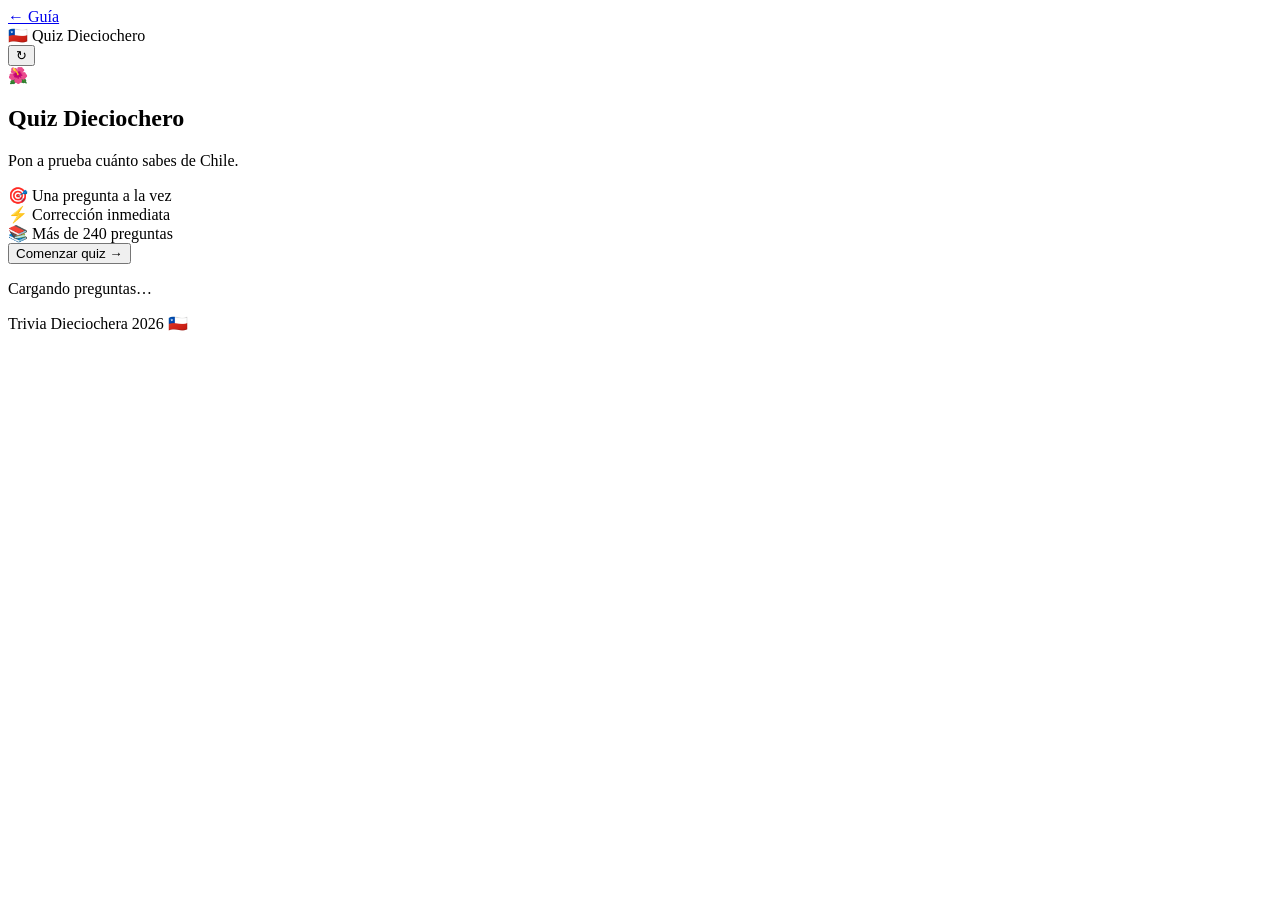
==== quiz.html @ 7b55a8cf "Create quiz.html" ====
<!doctype html>
<html lang="es">

<head>
  <meta charset="utf-8">

  <meta
    name="viewport"
    content="width=device-width, initial-scale=1, viewport-fit=cover"
  >

  <meta
    name="theme-color"
    content="#102a43"
  >

  <meta
    name="apple-mobile-web-app-capable"
    content="yes"
  >

  <meta
    name="apple-mobile-web-app-status-bar-style"
    content="default"
  >

  <title>Quiz Dieciochero 2026 🇨🇱</title>

  <!-- Favicon de copihue -->
  <link
    rel="icon"
    type="image/svg+xml"
    href="trivia_dieciochera_favicon.svg"
  >

  <link
    rel="icon"
    type="image/png"
    sizes="32x32"
    href="trivia_dieciochera_favicon_32.png"
  >

  <link
    rel="icon"
    type="image/png"
    sizes="16x16"
    href="trivia_dieciochera_favicon_16.png"
  >

  <link
    rel="apple-touch-icon"
    sizes="192x192"
    href="trivia_dieciochera_icon_192.png"
  >

  <link
    rel="stylesheet"
    href="quiz.css"
  >
</head>

<body>

  <header class="topbar">

    <a
      href="index.html"
      class="back-link"
    >
      ← Guía
    </a>

    <div class="top-title">
      🇨🇱 Quiz Dieciochero
    </div>

    <button
      id="restartTop"
      class="restart-small"
      type="button"
      aria-label="Reiniciar quiz"
      title="Reiniciar quiz"
    >
      ↻
    </button>

  </header>


  <main class="quiz-app">

    <!-- INTRO -->

    <section
      id="intro"
      class="intro-screen"
    >

      <div class="copihue">🌺</div>

      <h1>
        Quiz Dieciochero
      </h1>

      <p>
        Pon a prueba cuánto sabes de Chile.
      </p>

      <div class="intro-cards">

        <div>
          <strong>🎯</strong>
          <span>Una pregunta a la vez</span>
        </div>

        <div>
          <strong>⚡</strong>
          <span>Corrección inmediata</span>
        </div>

        <div>
          <strong>📚</strong>
          <span>Más de 240 preguntas</span>
        </div>

      </div>

      <button
        id="startBtn"
        class="primary-btn start-btn"
        type="button"
      >
        Comenzar quiz →
      </button>

      <p
        id="loading"
        class="loading"
      >
        Cargando preguntas…
      </p>

      <p
        id="loadError"
        class="load-error"
        hidden
      >
        No se pudieron cargar las preguntas desde index.html.
      </p>

    </section>


    <!-- QUIZ -->

    <section
      id="quizScreen"
      class="quiz-screen"
      hidden
    >

      <!-- CONTADOR -->

      <div class="quiz-header">

        <div class="question-counter">
          <span id="questionNumber">
            Pregunta 1 de 1
          </span>
        </div>

        <div class="score-pill">
          <span id="score">
            0
          </span>

          <span>
            correctas
          </span>
        </div>

      </div>


      <!-- PROGRESO -->

      <div
        class="progress-track"
        aria-label="Progreso del quiz"
      >
        <div
          id="progressBar"
          class="progress-bar"
        ></div>
      </div>


      <!-- PREGUNTA -->

      <div
        id="questionArea"
        class="question-area"
      >
      </div>


      <!-- NAVEGACIÓN -->

      <div class="bottom-actions">

        <button
          id="previousBtn"
          class="secondary-btn"
          type="button"
        >
          ← Anterior
        </button>

        <button
          id="continueBtn"
          class="primary-btn continue-btn"
          type="button"
          disabled
        >
          Continuar →
        </button>

      </div>

    </section>


    <!-- RESULTADO -->

    <section
      id="resultScreen"
      class="result-screen"
      hidden
    >

      <div class="result-icon">
        🏆
      </div>

      <p class="result-label">
        RESULTADO
      </p>

      <div
        id="percentage"
        class="percentage"
      >
        0%
      </div>

      <h2>
        ¡Terminaste el quiz!
      </h2>

      <p
        id="resultSummary"
        class="result-summary"
      >
      </p>


      <div class="result-stats">

        <div class="result-stat correct-stat">
          <strong id="correctCount">
            0
          </strong>
          <span>Correctas</span>
        </div>

        <div class="result-stat wrong-stat">
          <strong id="wrongCount">
            0
          </strong>
          <span>Incorrectas</span>
        </div>

      </div>


      <div class="result-actions">

        <button
          id="retryBtn"
          class="primary-btn"
          type="button"
        >
          Repetir quiz
        </button>

        <button
          id="reviewBtn"
          class="secondary-btn"
          type="button"
        >
          Revisar errores
        </button>

        <a
          href="index.html"
          class="guide-btn"
        >
          ← Volver a estudiar
        </a>

      </div>

    </section>

  </main>


  <footer class="footer">
    Trivia Dieciochera 2026 🇨🇱
  </footer>


  <script src="quiz.js"></script>

</body>

</html>
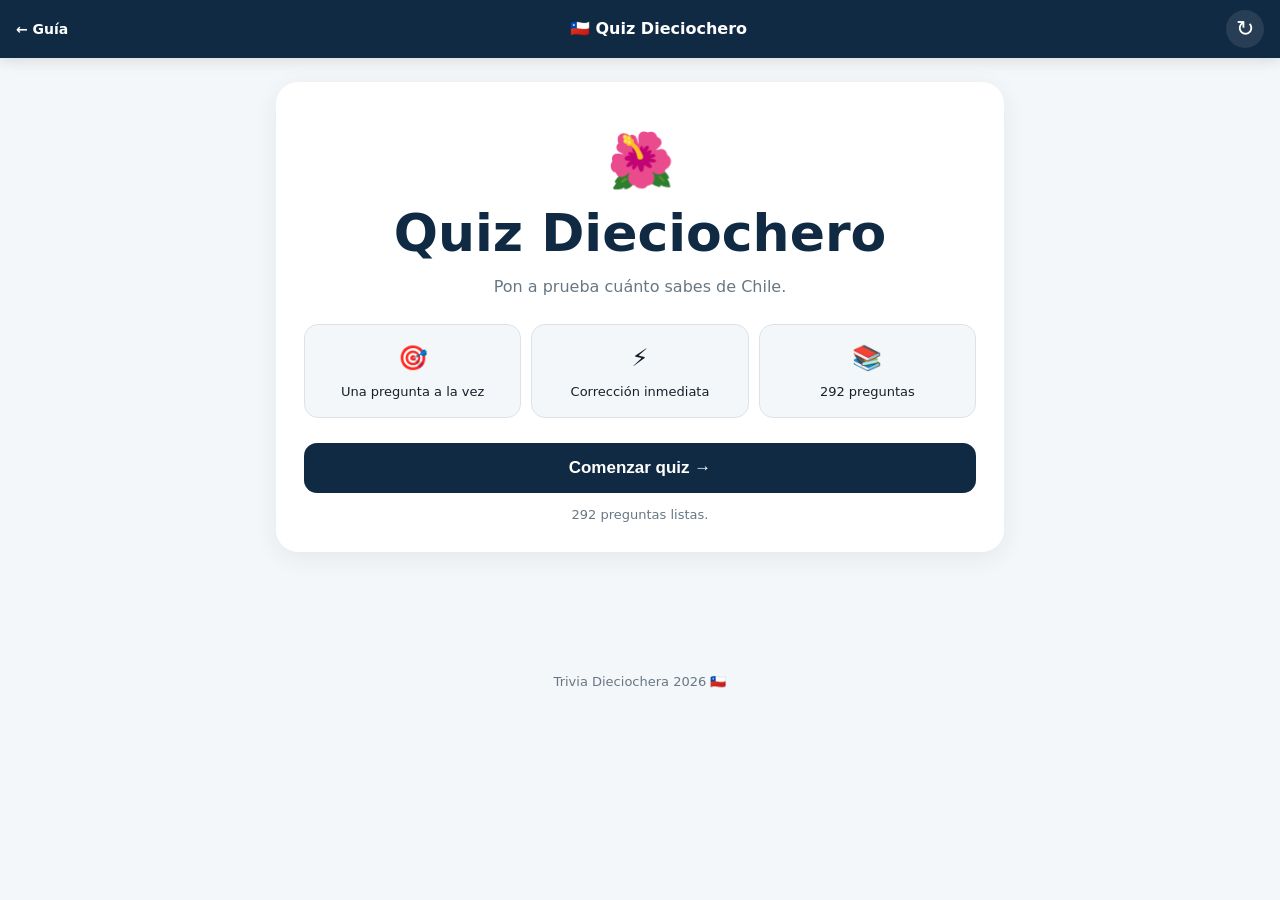
==== commit 5d33d99d: "Add files via upload" ====
--- a/quiz.html
+++ b/quiz.html
@@ -1,327 +1,68 @@
 <!doctype html>
 <html lang="es">
+<head>
+<meta charset="utf-8">
+<meta name="viewport" content="width=device-width, initial-scale=1, viewport-fit=cover">
+<meta name="theme-color" content="#102a43">
+<meta name="apple-mobile-web-app-capable" content="yes">
+<meta name="apple-mobile-web-app-status-bar-style" content="default">
+<title>Quiz Dieciochero 2026 🇨🇱</title>
+<link rel="icon" type="image/svg+xml" href="trivia_dieciochera_favicon.svg">
+<link rel="stylesheet" href="quiz.css">
+</head>
+<body>
+<header class="topbar">
+  <a href="index.html" class="back-link">← Guía</a>
+  <div class="top-title">🇨🇱 Quiz Dieciochero</div>
+  <button id="restartTop" class="restart-small" type="button" aria-label="Reiniciar quiz" title="Reiniciar quiz">↻</button>
+</header>
+<main class="quiz-app">
+  <section id="intro" class="intro-screen">
+    <div class="copihue">🌺</div>
+    <h1>Quiz Dieciochero</h1>
+    <p>Pon a prueba cuánto sabes de Chile.</p>
+    <div class="intro-cards">
+      <div><strong>🎯</strong><span>Una pregunta a la vez</span></div>
+      <div><strong>⚡</strong><span>Corrección inmediata</span></div>
+      <div><strong>📚</strong><span>292 preguntas</span></div>
+    </div>
+    <button id="startBtn" class="primary-btn start-btn" type="button">Comenzar quiz →</button>
+    <p id="loading" class="loading">Cargando preguntas…</p>
+    <p id="loadError" class="load-error" hidden></p>
+  </section>
 
-<head>
-  <meta charset="utf-8">
+  <section id="quizScreen" class="quiz-screen" hidden>
+    <div class="quiz-header">
+      <div class="question-counter"><span id="questionNumber">Pregunta 1 de 292</span></div>
+      <div class="score-pill"><span id="score">0</span><span>correctas</span></div>
+    </div>
+    <div class="progress-track"><div id="progressBar" class="progress-bar"></div></div>
+    <div id="questionArea" class="question-area"></div>
+    <div class="bottom-actions">
+      <button id="previousBtn" class="secondary-btn" type="button">← Anterior</button>
+      <button id="continueBtn" class="primary-btn continue-btn" type="button" disabled>Continuar →</button>
+    </div>
+  </section>
 
-  <meta
-    name="viewport"
-    content="width=device-width, initial-scale=1, viewport-fit=cover"
-  >
-
-  <meta
-    name="theme-color"
-    content="#102a43"
-  >
-
-  <meta
-    name="apple-mobile-web-app-capable"
-    content="yes"
-  >
-
-  <meta
-    name="apple-mobile-web-app-status-bar-style"
-    content="default"
-  >
-
-  <title>Quiz Dieciochero 2026 🇨🇱</title>
-
-  <!-- Favicon de copihue -->
-  <link
-    rel="icon"
-    type="image/svg+xml"
-    href="trivia_dieciochera_favicon.svg"
-  >
-
-  <link
-    rel="icon"
-    type="image/png"
-    sizes="32x32"
-    href="trivia_dieciochera_favicon_32.png"
-  >
-
-  <link
-    rel="icon"
-    type="image/png"
-    sizes="16x16"
-    href="trivia_dieciochera_favicon_16.png"
-  >
-
-  <link
-    rel="apple-touch-icon"
-    sizes="192x192"
-    href="trivia_dieciochera_icon_192.png"
-  >
-
-  <link
-    rel="stylesheet"
-    href="quiz.css"
-  >
-</head>
-
-<body>
-
-  <header class="topbar">
-
-    <a
-      href="index.html"
-      class="back-link"
-    >
-      ← Guía
-    </a>
-
-    <div class="top-title">
-      🇨🇱 Quiz Dieciochero
+  <section id="resultScreen" class="result-screen" hidden>
+    <div class="result-icon">🏆</div>
+    <p class="result-label">RESULTADO</p>
+    <div id="percentage" class="percentage">0%</div>
+    <h2>¡Terminaste el quiz!</h2>
+    <p id="resultSummary" class="result-summary"></p>
+    <div class="result-stats">
+      <div class="result-stat correct-stat"><strong id="correctCount">0</strong><span>Correctas</span></div>
+      <div class="result-stat wrong-stat"><strong id="wrongCount">0</strong><span>Incorrectas</span></div>
     </div>
-
-    <button
-      id="restartTop"
-      class="restart-small"
-      type="button"
-      aria-label="Reiniciar quiz"
-      title="Reiniciar quiz"
-    >
-      ↻
-    </button>
-
-  </header>
-
-
-  <main class="quiz-app">
-
-    <!-- INTRO -->
-
-    <section
-      id="intro"
-      class="intro-screen"
-    >
-
-      <div class="copihue">🌺</div>
-
-      <h1>
-        Quiz Dieciochero
-      </h1>
-
-      <p>
-        Pon a prueba cuánto sabes de Chile.
-      </p>
-
-      <div class="intro-cards">
-
-        <div>
-          <strong>🎯</strong>
-          <span>Una pregunta a la vez</span>
-        </div>
-
-        <div>
-          <strong>⚡</strong>
-          <span>Corrección inmediata</span>
-        </div>
-
-        <div>
-          <strong>📚</strong>
-          <span>Más de 240 preguntas</span>
-        </div>
-
-      </div>
-
-      <button
-        id="startBtn"
-        class="primary-btn start-btn"
-        type="button"
-      >
-        Comenzar quiz →
-      </button>
-
-      <p
-        id="loading"
-        class="loading"
-      >
-        Cargando preguntas…
-      </p>
-
-      <p
-        id="loadError"
-        class="load-error"
-        hidden
-      >
-        No se pudieron cargar las preguntas desde index.html.
-      </p>
-
-    </section>
-
-
-    <!-- QUIZ -->
-
-    <section
-      id="quizScreen"
-      class="quiz-screen"
-      hidden
-    >
-
-      <!-- CONTADOR -->
-
-      <div class="quiz-header">
-
-        <div class="question-counter">
-          <span id="questionNumber">
-            Pregunta 1 de 1
-          </span>
-        </div>
-
-        <div class="score-pill">
-          <span id="score">
-            0
-          </span>
-
-          <span>
-            correctas
-          </span>
-        </div>
-
-      </div>
-
-
-      <!-- PROGRESO -->
-
-      <div
-        class="progress-track"
-        aria-label="Progreso del quiz"
-      >
-        <div
-          id="progressBar"
-          class="progress-bar"
-        ></div>
-      </div>
-
-
-      <!-- PREGUNTA -->
-
-      <div
-        id="questionArea"
-        class="question-area"
-      >
-      </div>
-
-
-      <!-- NAVEGACIÓN -->
-
-      <div class="bottom-actions">
-
-        <button
-          id="previousBtn"
-          class="secondary-btn"
-          type="button"
-        >
-          ← Anterior
-        </button>
-
-        <button
-          id="continueBtn"
-          class="primary-btn continue-btn"
-          type="button"
-          disabled
-        >
-          Continuar →
-        </button>
-
-      </div>
-
-    </section>
-
-
-    <!-- RESULTADO -->
-
-    <section
-      id="resultScreen"
-      class="result-screen"
-      hidden
-    >
-
-      <div class="result-icon">
-        🏆
-      </div>
-
-      <p class="result-label">
-        RESULTADO
-      </p>
-
-      <div
-        id="percentage"
-        class="percentage"
-      >
-        0%
-      </div>
-
-      <h2>
-        ¡Terminaste el quiz!
-      </h2>
-
-      <p
-        id="resultSummary"
-        class="result-summary"
-      >
-      </p>
-
-
-      <div class="result-stats">
-
-        <div class="result-stat correct-stat">
-          <strong id="correctCount">
-            0
-          </strong>
-          <span>Correctas</span>
-        </div>
-
-        <div class="result-stat wrong-stat">
-          <strong id="wrongCount">
-            0
-          </strong>
-          <span>Incorrectas</span>
-        </div>
-
-      </div>
-
-
-      <div class="result-actions">
-
-        <button
-          id="retryBtn"
-          class="primary-btn"
-          type="button"
-        >
-          Repetir quiz
-        </button>
-
-        <button
-          id="reviewBtn"
-          class="secondary-btn"
-          type="button"
-        >
-          Revisar errores
-        </button>
-
-        <a
-          href="index.html"
-          class="guide-btn"
-        >
-          ← Volver a estudiar
-        </a>
-
-      </div>
-
-    </section>
-
-  </main>
-
-
-  <footer class="footer">
-    Trivia Dieciochera 2026 🇨🇱
-  </footer>
-
-
-  <script src="quiz.js"></script>
-
+    <div class="result-actions">
+      <button id="retryBtn" class="primary-btn" type="button">Repetir quiz</button>
+      <button id="reviewBtn" class="secondary-btn" type="button">Revisar errores</button>
+      <a href="index.html" class="guide-btn">← Volver a estudiar</a>
+    </div>
+  </section>
+</main>
+<footer class="footer">Trivia Dieciochera 2026 🇨🇱</footer>
+<script src="questions.js"></script>
+<script src="quiz.js"></script>
 </body>
-
 </html>
--- a/quiz.css
+++ b/quiz.css
@@ -0,0 +1 @@
+*{box-sizing:border-box}html{scroll-behavior:smooth}body{margin:0;background:#f4f7f9;color:#17202a;font-family:Inter,system-ui,-apple-system,BlinkMacSystemFont,"Segoe UI",sans-serif;line-height:1.5}.topbar{position:sticky;top:0;z-index:20;height:58px;background:#102a43;color:#fff;display:flex;align-items:center;padding:0 16px;box-shadow:0 2px 14px #0002}.back-link{color:#fff;text-decoration:none;font-weight:800;font-size:14px;min-width:75px}.top-title{font-weight:900;text-align:center;flex:1}.restart-small{border:0;background:#ffffff18;color:#fff;width:38px;height:38px;border-radius:50%;font-size:22px;cursor:pointer}.quiz-app{max-width:760px;margin:0 auto;padding:24px 16px 100px}.intro-screen,.quiz-screen,.result-screen{background:#fff;border-radius:22px;padding:28px;box-shadow:0 6px 25px #102a4312}.intro-screen{text-align:center;padding-top:38px}.copihue{font-size:54px;margin-bottom:6px}.intro-screen h1{font-size:clamp(32px,8vw,52px);line-height:1;margin:0 0 10px;color:#102a43}.intro-screen>p{color:#687783}.intro-cards{display:grid;grid-template-columns:repeat(3,1fr);gap:10px;margin:25px 0}.intro-cards div{background:#f4f7f9;border:1px solid #dce3e8;border-radius:14px;padding:15px 8px;display:flex;flex-direction:column;gap:6px;font-size:13px}.intro-cards strong{font-size:24px}.primary-btn,.secondary-btn{border:0;border-radius:13px;padding:14px 18px;font-weight:900;font-size:16px;cursor:pointer;min-height:50px}.primary-btn{background:#102a43;color:#fff}.primary-btn:disabled{opacity:.45;cursor:not-allowed}.secondary-btn{background:#edf1f4;color:#102a43;border:1px solid #dce3e8}.start-btn{width:100%;font-size:17px}.loading{font-size:13px!important;margin:12px 0 0}.load-error{background:#ffe0e0;color:#8b1111;border-radius:12px;padding:12px;font-weight:700}.quiz-header{display:flex;align-items:center;justify-content:space-between;gap:10px;margin-bottom:12px}.question-counter{font-weight:900;color:#102a43}.score-pill{display:flex;gap:5px;background:#102a43;color:#fff;padding:7px 11px;border-radius:999px;font-size:13px;font-weight:800}.progress-track{height:9px;background:#dce5eb;border-radius:99px;overflow:hidden;margin-bottom:25px}.progress-bar{height:100%;width:0;background:#d62828;transition:width .25s}.question-card h2{font-size:clamp(23px,5vw,32px);line-height:1.22;margin:0 0 22px;color:#102a43}.answer-list{display:grid;gap:11px}.answer-btn{width:100%;text-align:left;background:#f7f9fa;border:2px solid #dce3e8;color:#17202a;border-radius:14px;padding:15px 16px;font-size:16px;font-weight:750;cursor:pointer;transition:.12s}.answer-btn:hover:not(:disabled){border-color:#102a43;transform:translateY(-1px)}.answer-btn:disabled{cursor:default}.answer-btn.correct{background:#d9f4df;border-color:#2c9b4b;color:#135c2b}.answer-btn.wrong{background:#ffe0e0;border-color:#d62828;color:#8b1111}.feedback{margin-top:16px;border-radius:14px;padding:15px;background:#fff4cf;border-left:5px solid #d8a31a}.feedback strong{display:block;margin-bottom:4px}.bottom-actions{display:flex;gap:10px;margin-top:22px}.bottom-actions button{flex:1}.result-screen{text-align:center}.result-icon{font-size:56px}.result-label{font-weight:900;letter-spacing:.12em;color:#687783;margin-bottom:0}.percentage{font-size:64px;line-height:1;font-weight:950;color:#102a43;margin:8px 0}.result-screen h2{margin:10px 0 4px}.result-summary{color:#687783}.result-stats{display:grid;grid-template-columns:1fr 1fr;gap:12px;margin:24px 0}.result-stat{padding:18px;border-radius:15px;background:#f4f7f9;display:flex;flex-direction:column}.result-stat strong{font-size:30px}.correct-stat strong{color:#2c9b4b}.wrong-stat strong{color:#d62828}.result-actions{display:grid;gap:10px}.guide-btn{display:block;text-decoration:none;color:#102a43;font-weight:900;padding:14px}.footer{text-align:center;color:#687783;font-size:13px;padding:20px}.hidden{display:none!important}@media(max-width:600px){.quiz-app{padding:12px 10px 90px}.intro-screen,.quiz-screen,.result-screen{padding:20px 15px;border-radius:18px}.intro-cards{grid-template-columns:1fr 1fr}.intro-cards div:last-child{grid-column:1/-1}.top-title{font-size:14px}.question-card h2{font-size:24px}.answer-btn{min-height:58px;padding:15px}.bottom-actions{position:sticky;bottom:8px;background:#fffffff2;backdrop-filter:blur(8px);padding:8px;border-radius:15px;box-shadow:0 5px 20px #0001;z-index:10}}
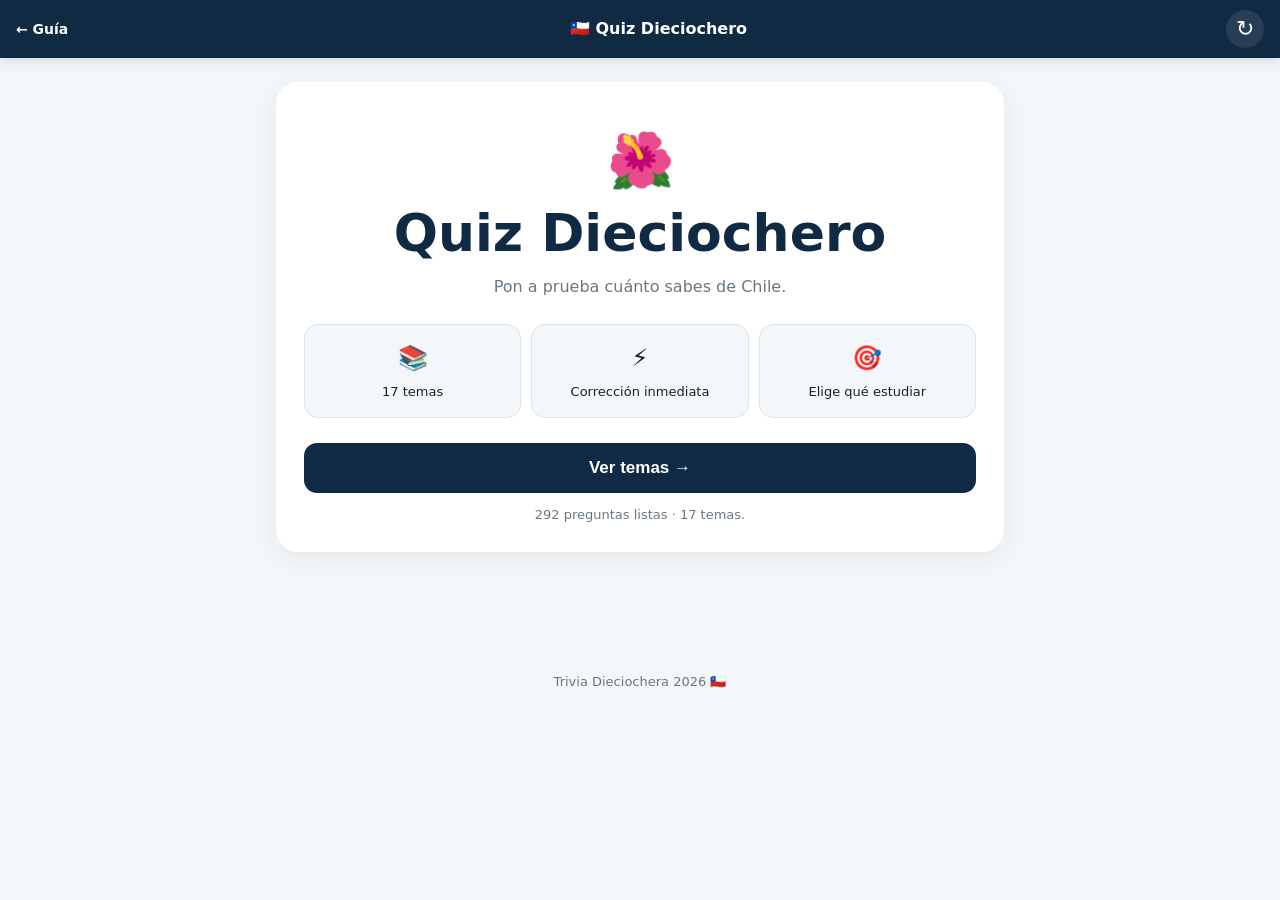
==== commit 268ffb47: "Add files via upload" ====
--- a/quiz.html
+++ b/quiz.html
@@ -22,18 +22,33 @@
     <h1>Quiz Dieciochero</h1>
     <p>Pon a prueba cuánto sabes de Chile.</p>
     <div class="intro-cards">
-      <div><strong>🎯</strong><span>Una pregunta a la vez</span></div>
+      <div><strong>📚</strong><span>17 temas</span></div>
       <div><strong>⚡</strong><span>Corrección inmediata</span></div>
-      <div><strong>📚</strong><span>292 preguntas</span></div>
+      <div><strong>🎯</strong><span>Elige qué estudiar</span></div>
     </div>
-    <button id="startBtn" class="primary-btn start-btn" type="button">Comenzar quiz →</button>
+    <button id="startBtn" class="primary-btn start-btn" type="button">Ver temas →</button>
     <p id="loading" class="loading">Cargando preguntas…</p>
     <p id="loadError" class="load-error" hidden></p>
   </section>
 
+  <section id="topicScreen" class="topic-screen" hidden>
+    <div class="topic-header">
+      <div>
+        <p class="result-label">MODO DE ESTUDIO</p>
+        <h2>Elige un tema</h2>
+        <p>Avanza tema por tema. No tienes que responder las 292 preguntas de una sola vez.</p>
+      </div>
+      <div class="topic-total"><strong id="topicCount">17</strong><span>temas</span></div>
+    </div>
+    <div id="topicGrid" class="topic-grid"></div>
+  </section>
+
   <section id="quizScreen" class="quiz-screen" hidden>
     <div class="quiz-header">
-      <div class="question-counter"><span id="questionNumber">Pregunta 1 de 292</span></div>
+      <div>
+        <div class="question-counter"><span id="questionNumber">Pregunta 1 de 10</span></div>
+        <div id="topicLabel" class="topic-label">Tema</div>
+      </div>
       <div class="score-pill"><span id="score">0</span><span>correctas</span></div>
     </div>
     <div class="progress-track"><div id="progressBar" class="progress-bar"></div></div>
@@ -42,6 +57,7 @@
       <button id="previousBtn" class="secondary-btn" type="button">← Anterior</button>
       <button id="continueBtn" class="primary-btn continue-btn" type="button" disabled>Continuar →</button>
     </div>
+    <button id="exitTopicBtn" class="topic-exit-btn" type="button">← Volver a temas</button>
   </section>
 
   <section id="resultScreen" class="result-screen" hidden>
@@ -50,13 +66,15 @@
     <div id="percentage" class="percentage">0%</div>
     <h2>¡Terminaste el quiz!</h2>
     <p id="resultSummary" class="result-summary"></p>
+    <div id="resultTopic" class="result-topic"></div>
     <div class="result-stats">
       <div class="result-stat correct-stat"><strong id="correctCount">0</strong><span>Correctas</span></div>
       <div class="result-stat wrong-stat"><strong id="wrongCount">0</strong><span>Incorrectas</span></div>
     </div>
     <div class="result-actions">
-      <button id="retryBtn" class="primary-btn" type="button">Repetir quiz</button>
+      <button id="retryBtn" class="primary-btn" type="button">Repetir tema</button>
       <button id="reviewBtn" class="secondary-btn" type="button">Revisar errores</button>
+      <button id="topicsBtn" class="secondary-btn" type="button">Elegir otro tema</button>
       <a href="index.html" class="guide-btn">← Volver a estudiar</a>
     </div>
   </section>
--- a/quiz.css
+++ b/quiz.css
@@ -1 +1,28 @@
-*{box-sizing:border-box}html{scroll-behavior:smooth}body{margin:0;background:#f4f7f9;color:#17202a;font-family:Inter,system-ui,-apple-system,BlinkMacSystemFont,"Segoe UI",sans-serif;line-height:1.5}.topbar{position:sticky;top:0;z-index:20;height:58px;background:#102a43;color:#fff;display:flex;align-items:center;padding:0 16px;box-shadow:0 2px 14px #0002}.back-link{color:#fff;text-decoration:none;font-weight:800;font-size:14px;min-width:75px}.top-title{font-weight:900;text-align:center;flex:1}.restart-small{border:0;background:#ffffff18;color:#fff;width:38px;height:38px;border-radius:50%;font-size:22px;cursor:pointer}.quiz-app{max-width:760px;margin:0 auto;padding:24px 16px 100px}.intro-screen,.quiz-screen,.result-screen{background:#fff;border-radius:22px;padding:28px;box-shadow:0 6px 25px #102a4312}.intro-screen{text-align:center;padding-top:38px}.copihue{font-size:54px;margin-bottom:6px}.intro-screen h1{font-size:clamp(32px,8vw,52px);line-height:1;margin:0 0 10px;color:#102a43}.intro-screen>p{color:#687783}.intro-cards{display:grid;grid-template-columns:repeat(3,1fr);gap:10px;margin:25px 0}.intro-cards div{background:#f4f7f9;border:1px solid #dce3e8;border-radius:14px;padding:15px 8px;display:flex;flex-direction:column;gap:6px;font-size:13px}.intro-cards strong{font-size:24px}.primary-btn,.secondary-btn{border:0;border-radius:13px;padding:14px 18px;font-weight:900;font-size:16px;cursor:pointer;min-height:50px}.primary-btn{background:#102a43;color:#fff}.primary-btn:disabled{opacity:.45;cursor:not-allowed}.secondary-btn{background:#edf1f4;color:#102a43;border:1px solid #dce3e8}.start-btn{width:100%;font-size:17px}.loading{font-size:13px!important;margin:12px 0 0}.load-error{background:#ffe0e0;color:#8b1111;border-radius:12px;padding:12px;font-weight:700}.quiz-header{display:flex;align-items:center;justify-content:space-between;gap:10px;margin-bottom:12px}.question-counter{font-weight:900;color:#102a43}.score-pill{display:flex;gap:5px;background:#102a43;color:#fff;padding:7px 11px;border-radius:999px;font-size:13px;font-weight:800}.progress-track{height:9px;background:#dce5eb;border-radius:99px;overflow:hidden;margin-bottom:25px}.progress-bar{height:100%;width:0;background:#d62828;transition:width .25s}.question-card h2{font-size:clamp(23px,5vw,32px);line-height:1.22;margin:0 0 22px;color:#102a43}.answer-list{display:grid;gap:11px}.answer-btn{width:100%;text-align:left;background:#f7f9fa;border:2px solid #dce3e8;color:#17202a;border-radius:14px;padding:15px 16px;font-size:16px;font-weight:750;cursor:pointer;transition:.12s}.answer-btn:hover:not(:disabled){border-color:#102a43;transform:translateY(-1px)}.answer-btn:disabled{cursor:default}.answer-btn.correct{background:#d9f4df;border-color:#2c9b4b;color:#135c2b}.answer-btn.wrong{background:#ffe0e0;border-color:#d62828;color:#8b1111}.feedback{margin-top:16px;border-radius:14px;padding:15px;background:#fff4cf;border-left:5px solid #d8a31a}.feedback strong{display:block;margin-bottom:4px}.bottom-actions{display:flex;gap:10px;margin-top:22px}.bottom-actions button{flex:1}.result-screen{text-align:center}.result-icon{font-size:56px}.result-label{font-weight:900;letter-spacing:.12em;color:#687783;margin-bottom:0}.percentage{font-size:64px;line-height:1;font-weight:950;color:#102a43;margin:8px 0}.result-screen h2{margin:10px 0 4px}.result-summary{color:#687783}.result-stats{display:grid;grid-template-columns:1fr 1fr;gap:12px;margin:24px 0}.result-stat{padding:18px;border-radius:15px;background:#f4f7f9;display:flex;flex-direction:column}.result-stat strong{font-size:30px}.correct-stat strong{color:#2c9b4b}.wrong-stat strong{color:#d62828}.result-actions{display:grid;gap:10px}.guide-btn{display:block;text-decoration:none;color:#102a43;font-weight:900;padding:14px}.footer{text-align:center;color:#687783;font-size:13px;padding:20px}.hidden{display:none!important}@media(max-width:600px){.quiz-app{padding:12px 10px 90px}.intro-screen,.quiz-screen,.result-screen{padding:20px 15px;border-radius:18px}.intro-cards{grid-template-columns:1fr 1fr}.intro-cards div:last-child{grid-column:1/-1}.top-title{font-size:14px}.question-card h2{font-size:24px}.answer-btn{min-height:58px;padding:15px}.bottom-actions{position:sticky;bottom:8px;background:#fffffff2;backdrop-filter:blur(8px);padding:8px;border-radius:15px;box-shadow:0 5px 20px #0001;z-index:10}}+*{box-sizing:border-box}html{scroll-behavior:smooth}body{margin:0;background:#f4f7f9;color:#17202a;font-family:Inter,system-ui,-apple-system,BlinkMacSystemFont,"Segoe UI",sans-serif;line-height:1.5}.topbar{position:sticky;top:0;z-index:20;height:58px;background:#102a43;color:#fff;display:flex;align-items:center;padding:0 16px;box-shadow:0 2px 14px #0002}.back-link{color:#fff;text-decoration:none;font-weight:800;font-size:14px;min-width:75px}.top-title{font-weight:900;text-align:center;flex:1}.restart-small{border:0;background:#ffffff18;color:#fff;width:38px;height:38px;border-radius:50%;font-size:22px;cursor:pointer}.quiz-app{max-width:760px;margin:0 auto;padding:24px 16px 100px}.intro-screen,.quiz-screen,.result-screen{background:#fff;border-radius:22px;padding:28px;box-shadow:0 6px 25px #102a4312}.intro-screen{text-align:center;padding-top:38px}.copihue{font-size:54px;margin-bottom:6px}.intro-screen h1{font-size:clamp(32px,8vw,52px);line-height:1;margin:0 0 10px;color:#102a43}.intro-screen>p{color:#687783}.intro-cards{display:grid;grid-template-columns:repeat(3,1fr);gap:10px;margin:25px 0}.intro-cards div{background:#f4f7f9;border:1px solid #dce3e8;border-radius:14px;padding:15px 8px;display:flex;flex-direction:column;gap:6px;font-size:13px}.intro-cards strong{font-size:24px}.primary-btn,.secondary-btn{border:0;border-radius:13px;padding:14px 18px;font-weight:900;font-size:16px;cursor:pointer;min-height:50px}.primary-btn{background:#102a43;color:#fff}.primary-btn:disabled{opacity:.45;cursor:not-allowed}.secondary-btn{background:#edf1f4;color:#102a43;border:1px solid #dce3e8}.start-btn{width:100%;font-size:17px}.loading{font-size:13px!important;margin:12px 0 0}.load-error{background:#ffe0e0;color:#8b1111;border-radius:12px;padding:12px;font-weight:700}.quiz-header{display:flex;align-items:center;justify-content:space-between;gap:10px;margin-bottom:12px}.question-counter{font-weight:900;color:#102a43}.score-pill{display:flex;gap:5px;background:#102a43;color:#fff;padding:7px 11px;border-radius:999px;font-size:13px;font-weight:800}.progress-track{height:9px;background:#dce5eb;border-radius:99px;overflow:hidden;margin-bottom:25px}.progress-bar{height:100%;width:0;background:#d62828;transition:width .25s}.question-card h2{font-size:clamp(23px,5vw,32px);line-height:1.22;margin:0 0 22px;color:#102a43}.answer-list{display:grid;gap:11px}.answer-btn{width:100%;text-align:left;background:#f7f9fa;border:2px solid #dce3e8;color:#17202a;border-radius:14px;padding:15px 16px;font-size:16px;font-weight:750;cursor:pointer;transition:.12s}.answer-btn:hover:not(:disabled){border-color:#102a43;transform:translateY(-1px)}.answer-btn:disabled{cursor:default}.answer-btn.correct{background:#d9f4df;border-color:#2c9b4b;color:#135c2b}.answer-btn.wrong{background:#ffe0e0;border-color:#d62828;color:#8b1111}.feedback{margin-top:16px;border-radius:14px;padding:15px;background:#fff4cf;border-left:5px solid #d8a31a}.feedback strong{display:block;margin-bottom:4px}.bottom-actions{display:flex;gap:10px;margin-top:22px}.bottom-actions button{flex:1}.result-screen{text-align:center}.result-icon{font-size:56px}.result-label{font-weight:900;letter-spacing:.12em;color:#687783;margin-bottom:0}.percentage{font-size:64px;line-height:1;font-weight:950;color:#102a43;margin:8px 0}.result-screen h2{margin:10px 0 4px}.result-summary{color:#687783}.result-stats{display:grid;grid-template-columns:1fr 1fr;gap:12px;margin:24px 0}.result-stat{padding:18px;border-radius:15px;background:#f4f7f9;display:flex;flex-direction:column}.result-stat strong{font-size:30px}.correct-stat strong{color:#2c9b4b}.wrong-stat strong{color:#d62828}.result-actions{display:grid;gap:10px}.guide-btn{display:block;text-decoration:none;color:#102a43;font-weight:900;padding:14px}.footer{text-align:center;color:#687783;font-size:13px;padding:20px}.hidden{display:none!important}@media(max-width:600px){.quiz-app{padding:12px 10px 90px}.intro-screen,.quiz-screen,.result-screen{padding:20px 15px;border-radius:18px}.intro-cards{grid-template-columns:1fr 1fr}.intro-cards div:last-child{grid-column:1/-1}.top-title{font-size:14px}.question-card h2{font-size:24px}.answer-btn{min-height:58px;padding:15px}.bottom-actions{position:sticky;bottom:8px;background:#fffffff2;backdrop-filter:blur(8px);padding:8px;border-radius:15px;box-shadow:0 5px 20px #0001;z-index:10}}
+/* Selector de temas */
+.topic-screen{padding:22px 0 100px}
+.topic-header{display:flex;align-items:center;justify-content:space-between;gap:18px;margin-bottom:18px}
+.topic-header h2{margin:0 0 6px;font-size:30px}
+.topic-header p{margin:0;color:#5b6770;max-width:650px}
+.topic-total{min-width:82px;text-align:center;background:#fff;border:1px solid #d7e0e7;border-radius:16px;padding:12px 10px}
+.topic-total strong{display:block;font-size:26px;color:#102a43;line-height:1}
+.topic-total span{font-size:12px;color:#5b6770}
+.topic-grid{display:grid;grid-template-columns:repeat(2,minmax(0,1fr));gap:12px}
+.topic-card{display:grid;grid-template-columns:auto 1fr auto;grid-template-rows:auto auto auto;gap:4px 10px;text-align:left;border:1px solid #d7e0e7;background:#fff;border-radius:16px;padding:16px;cursor:pointer;color:#17202a;box-shadow:0 3px 12px rgba(16,42,67,.05);transition:transform .15s,border-color .15s,box-shadow .15s}
+.topic-card:hover{transform:translateY(-1px);border-color:#9db4c7;box-shadow:0 6px 18px rgba(16,42,67,.1)}
+.topic-card-icon{grid-row:1/4;font-size:27px;line-height:1}
+.topic-card-title{font-weight:900;color:#102a43;font-size:16px}
+.topic-card-count{font-size:12px;color:#6b7780}
+.topic-card-status{font-size:12px;font-weight:800;color:#d62828}
+.topic-progress{grid-column:2/4;height:6px;background:#edf1f4;border-radius:99px;overflow:hidden;margin-top:5px}
+.topic-progress span{display:block;height:100%;background:#d62828;border-radius:99px}
+.topic-label{font-size:12px;font-weight:800;color:#1d5fa7;margin-top:2px}
+.topic-exit-btn{display:block;margin:14px auto 0;border:0;background:transparent;color:#5b6770;font-weight:800;padding:8px 12px;cursor:pointer}
+.result-topic{display:inline-block;margin:0 auto 16px;background:#edf4fa;color:#102a43;border-radius:999px;padding:7px 12px;font-size:13px;font-weight:800}
+@media(max-width:600px){
+  .topic-header{align-items:flex-start}
+  .topic-header h2{font-size:25px}
+  .topic-grid{grid-template-columns:1fr}
+  .topic-card{padding:15px}
+  .topic-total{min-width:68px}
+}
